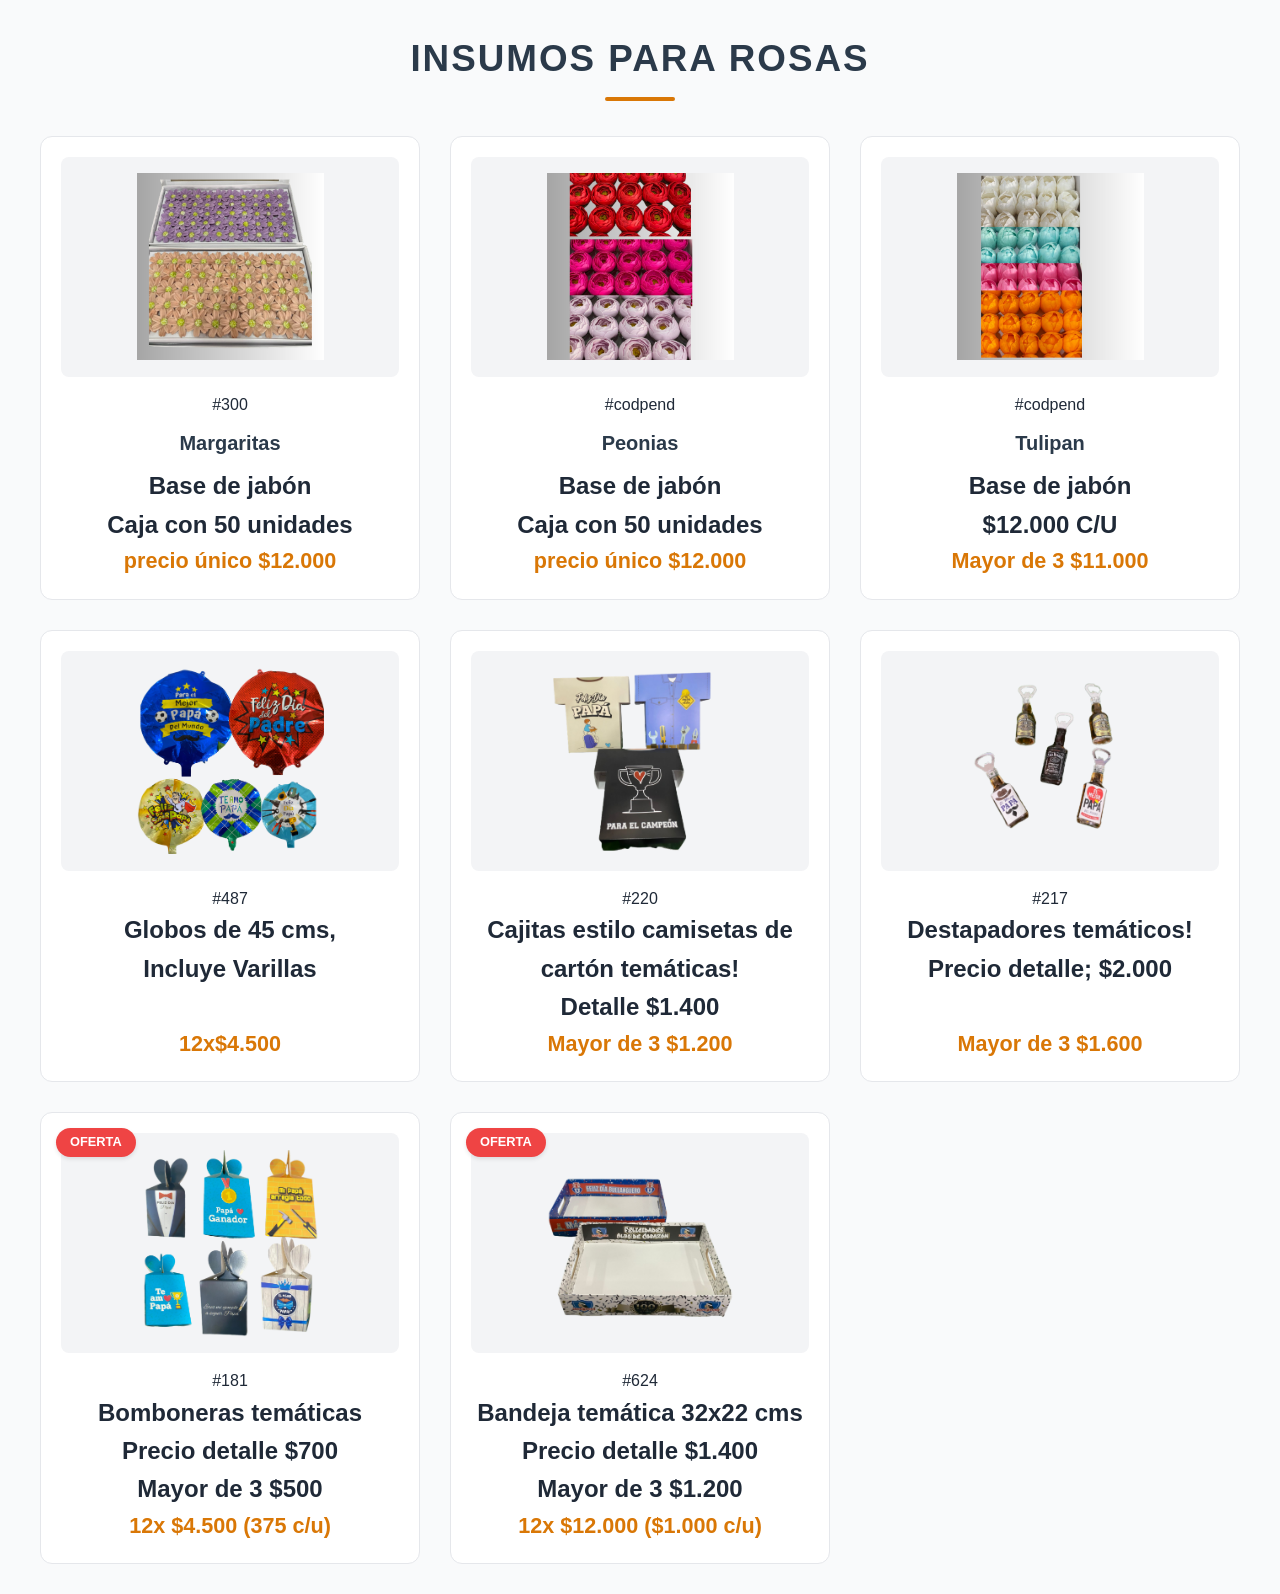
==== catalogo-insumos.html @ 19ce191f "feat:Consumo de API pública con fetch" ====
<!DOCTYPE html>
<html lang="es">

<head>
  <meta charset="UTF-8">
  <meta name="viewport" content="width=device-width, initial-scale=1.0">
  <title>Catálogo - insumos</title>
  <style>
    /* --- VARIABLES DE DISEÑO (Fáciles de cambiar) --- */
    :root {
      --primary-color: #2b3a4a;
      /* Azul oscuro elegante */
      --accent-color: #d97706;
      /* Tono café/dorado para precios */
      --background-color: #f9fafb;
      /* Fondo gris muy claro */
      --card-background: #ffffff;
      /* Fondo blanco para los productos */
      --text-main: #1f2937;
      --border-color: #e5e7eb;
    }

    * {
      box-sizing: border-box;
      margin: 0;
      padding: 0;
    }

    body {
      font-family: 'Segoe UI', Tahoma, Geneva, Verdana, sans-serif;
      background-color: var(--background-color);
      color: var(--text-main);
      line-height: 1.6;
      padding: 30px 20px;
    }

    .container {
      max-width: 1200px;
      margin: 0 auto;
    }

    /* --- ENCABEZADO --- */
    .title-products {
      text-align: center;
      font-size: 2.3rem;
      color: var(--primary-color);
      margin-bottom: 35px;
      text-transform: uppercase;
      letter-spacing: 2px;
      position: relative;
      padding-bottom: 12px;
    }

    /* Línea decorativa debajo del título */
    .title-products::after {
      content: '';
      position: absolute;
      bottom: 0;
      left: 50%;
      transform: translateX(-50%);
      width: 70px;
      height: 4px;
      background-color: var(--accent-color);
      border-radius: 2px;
    }

    /* --- BARRA DE BÚSQUEDA Y FILTROS --- */
    .filter-row {
      background-color: var(--card-background);
      padding: 15px 20px;
      border-radius: 10px;
      box-shadow: 0 2px 8px rgba(0, 0, 0, 0.04);
      margin-bottom: 35px;
    }

    .filter-form {
      display: flex;
      gap: 15px;
      flex-wrap: wrap;
    }

    .search-input {
      flex: 1;
      min-width: 250px;
      padding: 12px 15px;
      border: 1px solid var(--border-color);
      border-radius: 6px;
      font-size: 1rem;
      outline: none;
      transition: border-color 0.3s;
    }

    .search-input:focus {
      border-color: var(--primary-color);
    }

    .sort-select {
      padding: 12px 15px;
      border: 1px solid var(--border-color);
      border-radius: 6px;
      background-color: white;
      font-size: 1rem;
      outline: none;
      cursor: pointer;
    }

    /* --- CUADRÍCULA DE PRODUCTOS (CSS Grid) --- */
    .products-grid {
      display: grid;
      grid-template-columns: repeat(auto-fill, minmax(280px, 1fr));
      gap: 30px;
    }

    /* --- TARJETA DE PRODUCTO --- */
    .products-box {
      background-color: var(--card-background);
      border-radius: 12px;
      overflow: hidden;
      text-decoration: none;
      color: inherit;
      position: relative;
      border: 1px solid var(--border-color);
      transition: transform 0.3s, box-shadow 0.3s;
      display: flex;
      flex-direction: column;
      padding: 20px;
      text-align: center;
    }

    /* Efecto al pasar el mouse */
    .products-box:hover {
      transform: translateY(-5px);
      box-shadow: 0 12px 20px rgba(0, 0, 0, 0.08);
    }

    /* Contenedor de la Imagen para que todas midan lo mismo */
    .product-image-wrapper {
      width: 100%;
      height: 220px;
      display: flex;
      align-items: center;
      justify-content: center;
      margin-bottom: 15px;
      background-color: #f3f4f6;
      border-radius: 8px;
      overflow: hidden;
    }

    .products-box img {
      max-width: 85%;
      max-height: 85%;
      object-fit: contain;
      transition: transform 0.3s;
    }

    .products-box:hover img {
      transform: scale(1.04);
    }

    /* ETIQUETA DE OFERTA */
    .offer {
      position: absolute;
      top: 15px;
      left: 15px;
      background-color: #ef4444;
      /* Rojo llamativo */
      color: white;
      padding: 4px 14px;
      font-size: 0.8rem;
      font-weight: bold;
      border-radius: 20px;
      text-transform: uppercase;
      box-shadow: 0 2px 4px rgba(0, 0, 0, 0.1);
      z-index: 2;
    }

    /* Clase para ocultar la oferta si el producto no la tiene */
    .offer.hidden {
      display: none;
    }

    /* TEXTOS */
    .products-box h3 {
      font-size: 1.25rem;
      color: var(--primary-color);
      margin: 10px 0 8px 0;
      font-weight: 600;
    }

    .Precio {
      font-size: 1.35rem;
      color: var(--accent-color);
      font-weight: 700;
      margin-top: auto;
      /* Empuja el precio siempre al fondo de la tarjeta */
    }

    /* --- RESPONSIVO PARA CELULARES --- */
    @media (max-width: 600px) {
      .filter-form {
        flex-direction: column;
      }

      .title-products {
        font-size: 1.8rem;
      }

      body {
        padding: 15px 10px;
      }
    }
  </style>
</head>

<body>

  <div class="container">

    <h1 class="title-products">Insumos para rosas</h1>
    <!--
        <div class="filter-row">
            <form class="filter-form">
                <input class="search-input" type="search" name="search" placeholder="Buscar productos..." />
                <select class="sort-select" name="sort">
                    <option value="low">Precio más bajo</option>
                    <option value="high">Precio más alto</option>
                </select>
            </form>
        </div>
-->
    <div class="products-grid">

      <a href="#" class="products-box">
        <div class="offer hidden">Oferta</div>
        <div class="product-image-wrapper">
          <img alt="Guacalito Premium arreglos" src="assets/img/300.png" />
        </div>
        <h>#300</h>
        <h3>Margaritas</h3>
        <h2>Base de jabón </h2>
        <h2>Caja con 50 unidades</h2>
         <strong class="Precio">precio único $12.000</strong>
      </a>

      <a href="#" class="products-box">
        <div class="offer hidden">Oferta</div>
        <div class="product-image-wrapper">
          <img alt="Huacalito Personalizado con tazas" src="assets/img/peonias.png" />
        </div>
        <h>#codpend</h>
        <h3>Peonias</h3>
        <h2>Base de jabón</h2>
        <h2>Caja con 50 unidades</h2>
        <strong class="Precio">precio único $12.000</strong>
      </a>

      <a href="#" class="products-box">
        <div class="offer hidden">Oferta</div>
        <div class="product-image-wrapper">
          <img alt="Huacalito Personalizado con tazas" src="assets/img/tulipan.png" />
        </div>
        <h>#codpend</h>
        <h3>Tulipan</h3>
        <h2>Base de jabón</h2>
        <h2> $12.000 C/U</h2>
        <strong class="Precio">Mayor de 3 $11.000</strong>
      </a>

    
      <a href="#" class="products-box">
        <div class="offer hidden">Oferta</div>
        <div class="product-image-wrapper">
          <img alt="Huacalito Personalizado con tazas" src="assets/img/487.png" />
        </div>
        <h> #487</h>
        <h2>Globos de 45 cms,</h2>
        <h2>Incluye Varillas</h2>
        <strong class="Precio">12x$4.500</strong>
      </a>

        <a href="#" class="products-box">
        <div class="offer hidden">Oferta</div>
        <div class="product-image-wrapper">
          <img alt="Huacalito Personalizado con tazas" src="assets/img/220.png" />
        </div>
        <h> #220</h>
        <h2>Cajitas estilo camisetas de cartón temáticas!</h2>
        <h2>Detalle $1.400</h2>
        <strong class="Precio">Mayor de 3 $1.200</strong>
      </a>

        <a href="#" class="products-box">
        <div class="offer hidden">Oferta</div>
        <div class="product-image-wrapper">
          <img alt="Huacalito Personalizado con tazas" src="assets/img/217.png" />
        </div>
        <h> #217</h>
        <h2>Destapadores temáticos!</h2>
        <h2>Precio detalle; $2.000</h2>
        <strong class="Precio">Mayor de 3 $1.600</strong>
      </a>


         <a href="#" class="products-box">
        <div class="offer ">Oferta</div>
        <div class="product-image-wrapper">
          <img alt="Huacalito Personalizado con tazas" src="assets/img/181.png" />
        </div>
        <h> #181</h>
        <h2>Bomboneras temáticas</h2>
        <h2>Precio detalle $700 <br>Mayor de 3 $500</h2>
        <strong class="Precio">12x $4.500 (375 c/u)</strong>
      </a>

           <a href="#" class="products-box">
        <div class="offer ">Oferta</div>
        <div class="product-image-wrapper">
          <img alt="Huacalito Personalizado con tazas" src="assets/img/624.png" />
        </div>
        <h> #624</h>
        <h2>Bandeja temática 32x22 cms</h2>
        <h2>Precio detalle $1.400 <br>Mayor de 3 $1.200</h2>
        <strong class="Precio">12x $12.000  ($1.000 c/u)</strong>
      </a>



    </div>
  </div>

</body>

</html>
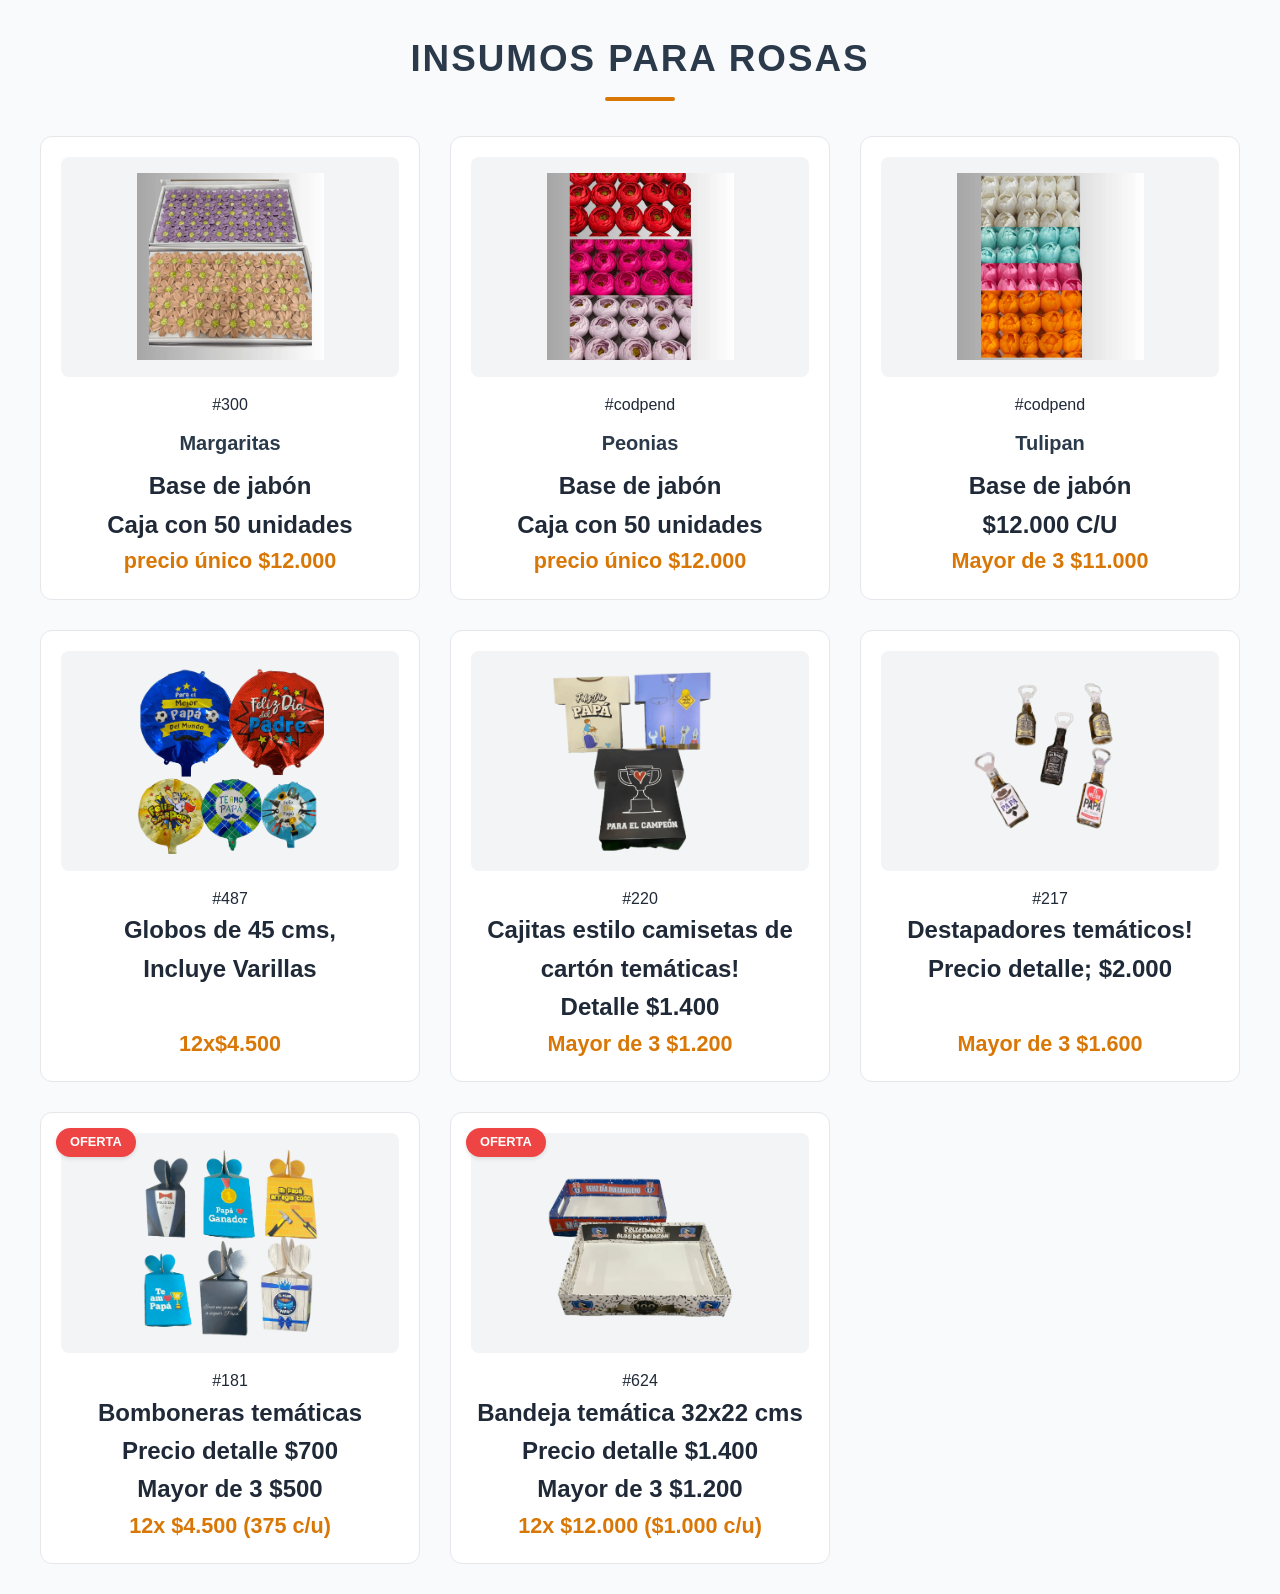
==== commit a4e1746e: "style: Se cambia extencion de recorsos a webp para reducir su tamaño" ====
--- a/catalogo-insumos.html
+++ b/catalogo-insumos.html
@@ -233,7 +233,7 @@
       <a href="#" class="products-box">
         <div class="offer hidden">Oferta</div>
         <div class="product-image-wrapper">
-          <img alt="Guacalito Premium arreglos" src="assets/img/300.png" />
+          <img alt="Guacalito Premium arreglos" src="assets/img/300.webp" />
         </div>
         <h>#300</h>
         <h3>Margaritas</h3>
@@ -245,7 +245,7 @@
       <a href="#" class="products-box">
         <div class="offer hidden">Oferta</div>
         <div class="product-image-wrapper">
-          <img alt="Huacalito Personalizado con tazas" src="assets/img/peonias.png" />
+          <img alt="Huacalito Personalizado con tazas" src="assets/img/peonias.webp" />
         </div>
         <h>#codpend</h>
         <h3>Peonias</h3>
@@ -257,7 +257,7 @@
       <a href="#" class="products-box">
         <div class="offer hidden">Oferta</div>
         <div class="product-image-wrapper">
-          <img alt="Huacalito Personalizado con tazas" src="assets/img/tulipan.png" />
+          <img alt="Huacalito Personalizado con tazas" src="assets/img/tulipan.webp" />
         </div>
         <h>#codpend</h>
         <h3>Tulipan</h3>
@@ -270,7 +270,7 @@
       <a href="#" class="products-box">
         <div class="offer hidden">Oferta</div>
         <div class="product-image-wrapper">
-          <img alt="Huacalito Personalizado con tazas" src="assets/img/487.png" />
+          <img alt="Huacalito Personalizado con tazas" src="assets/img/487.webp" />
         </div>
         <h> #487</h>
         <h2>Globos de 45 cms,</h2>
@@ -281,7 +281,7 @@
         <a href="#" class="products-box">
         <div class="offer hidden">Oferta</div>
         <div class="product-image-wrapper">
-          <img alt="Huacalito Personalizado con tazas" src="assets/img/220.png" />
+          <img alt="Huacalito Personalizado con tazas" src="assets/img/220.webp" />
         </div>
         <h> #220</h>
         <h2>Cajitas estilo camisetas de cartón temáticas!</h2>
@@ -292,7 +292,7 @@
         <a href="#" class="products-box">
         <div class="offer hidden">Oferta</div>
         <div class="product-image-wrapper">
-          <img alt="Huacalito Personalizado con tazas" src="assets/img/217.png" />
+          <img alt="Huacalito Personalizado con tazas" src="assets/img/217.webp" />
         </div>
         <h> #217</h>
         <h2>Destapadores temáticos!</h2>
@@ -304,7 +304,7 @@
          <a href="#" class="products-box">
         <div class="offer ">Oferta</div>
         <div class="product-image-wrapper">
-          <img alt="Huacalito Personalizado con tazas" src="assets/img/181.png" />
+          <img alt="Huacalito Personalizado con tazas" src="assets/img/181.webp" />
         </div>
         <h> #181</h>
         <h2>Bomboneras temáticas</h2>
@@ -315,7 +315,7 @@
            <a href="#" class="products-box">
         <div class="offer ">Oferta</div>
         <div class="product-image-wrapper">
-          <img alt="Huacalito Personalizado con tazas" src="assets/img/624.png" />
+          <img alt="Huacalito Personalizado con tazas" src="assets/img/624.webp" />
         </div>
         <h> #624</h>
         <h2>Bandeja temática 32x22 cms</h2>
